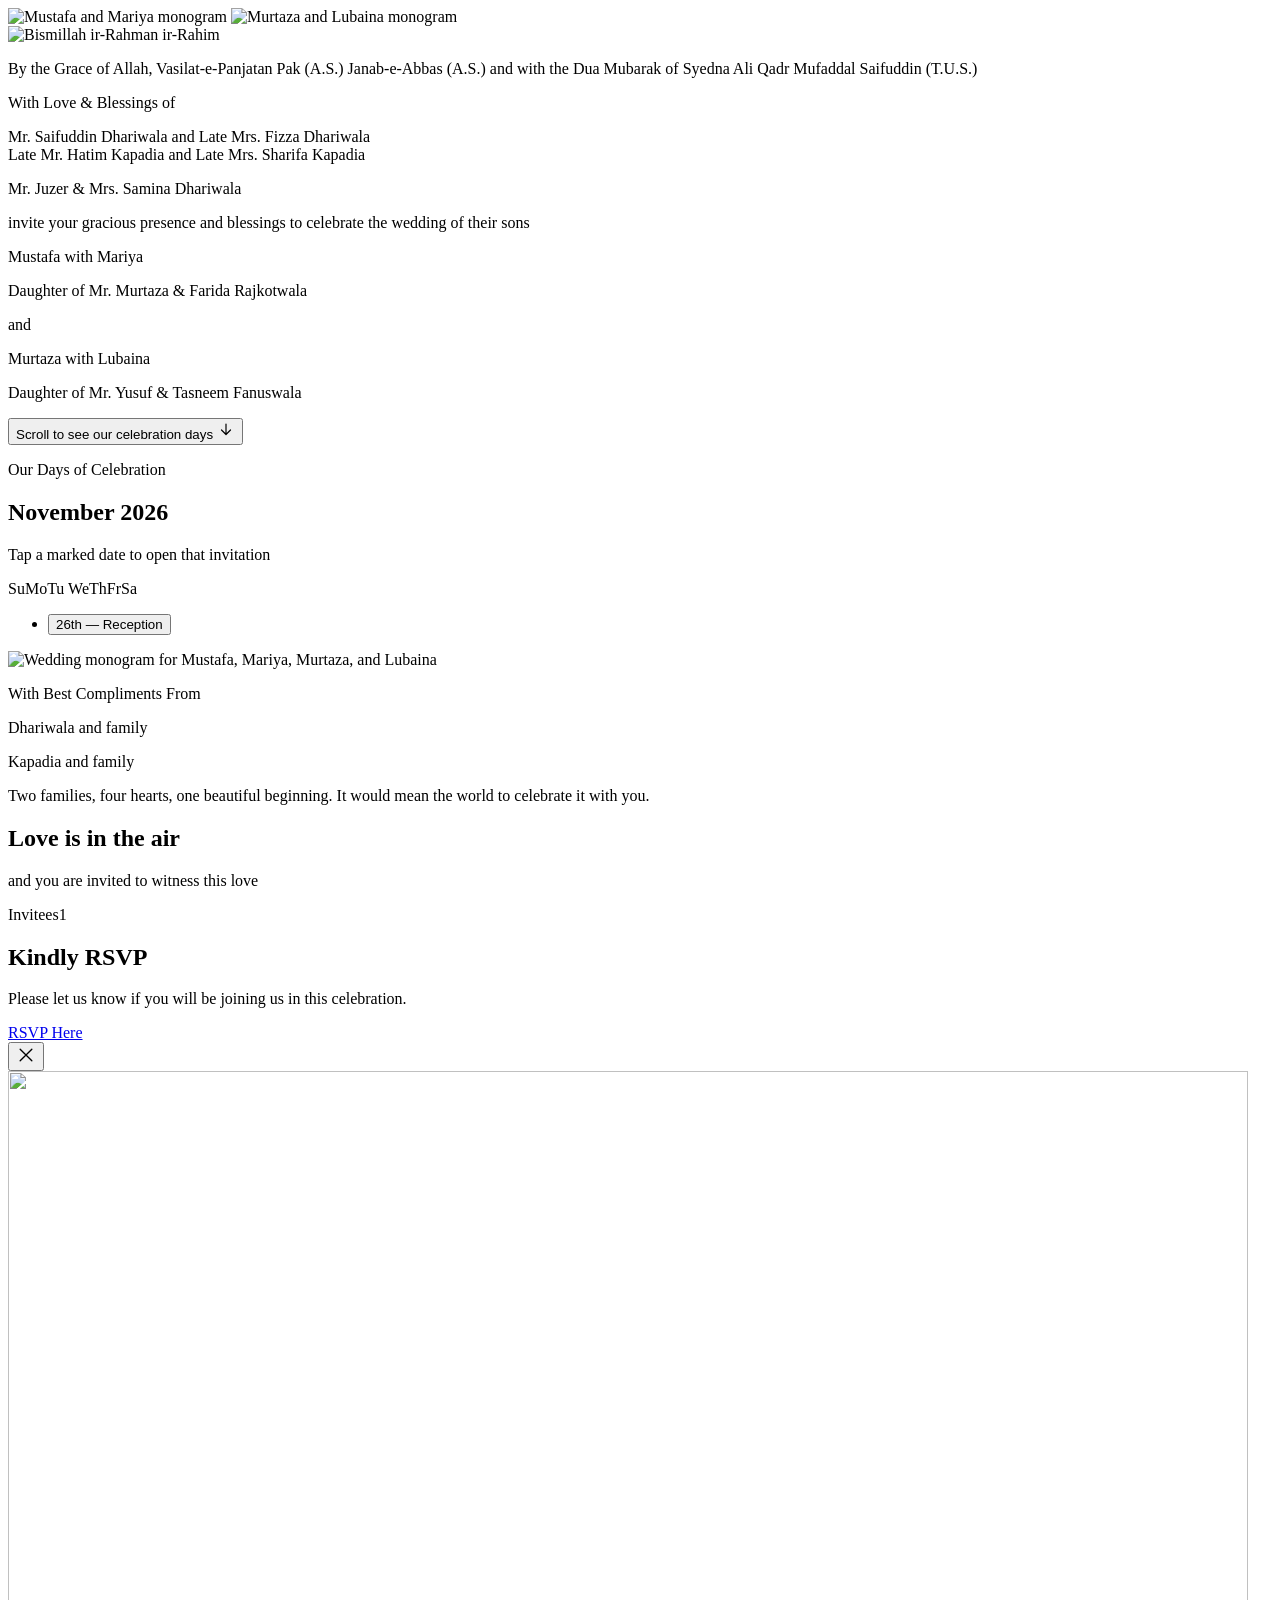
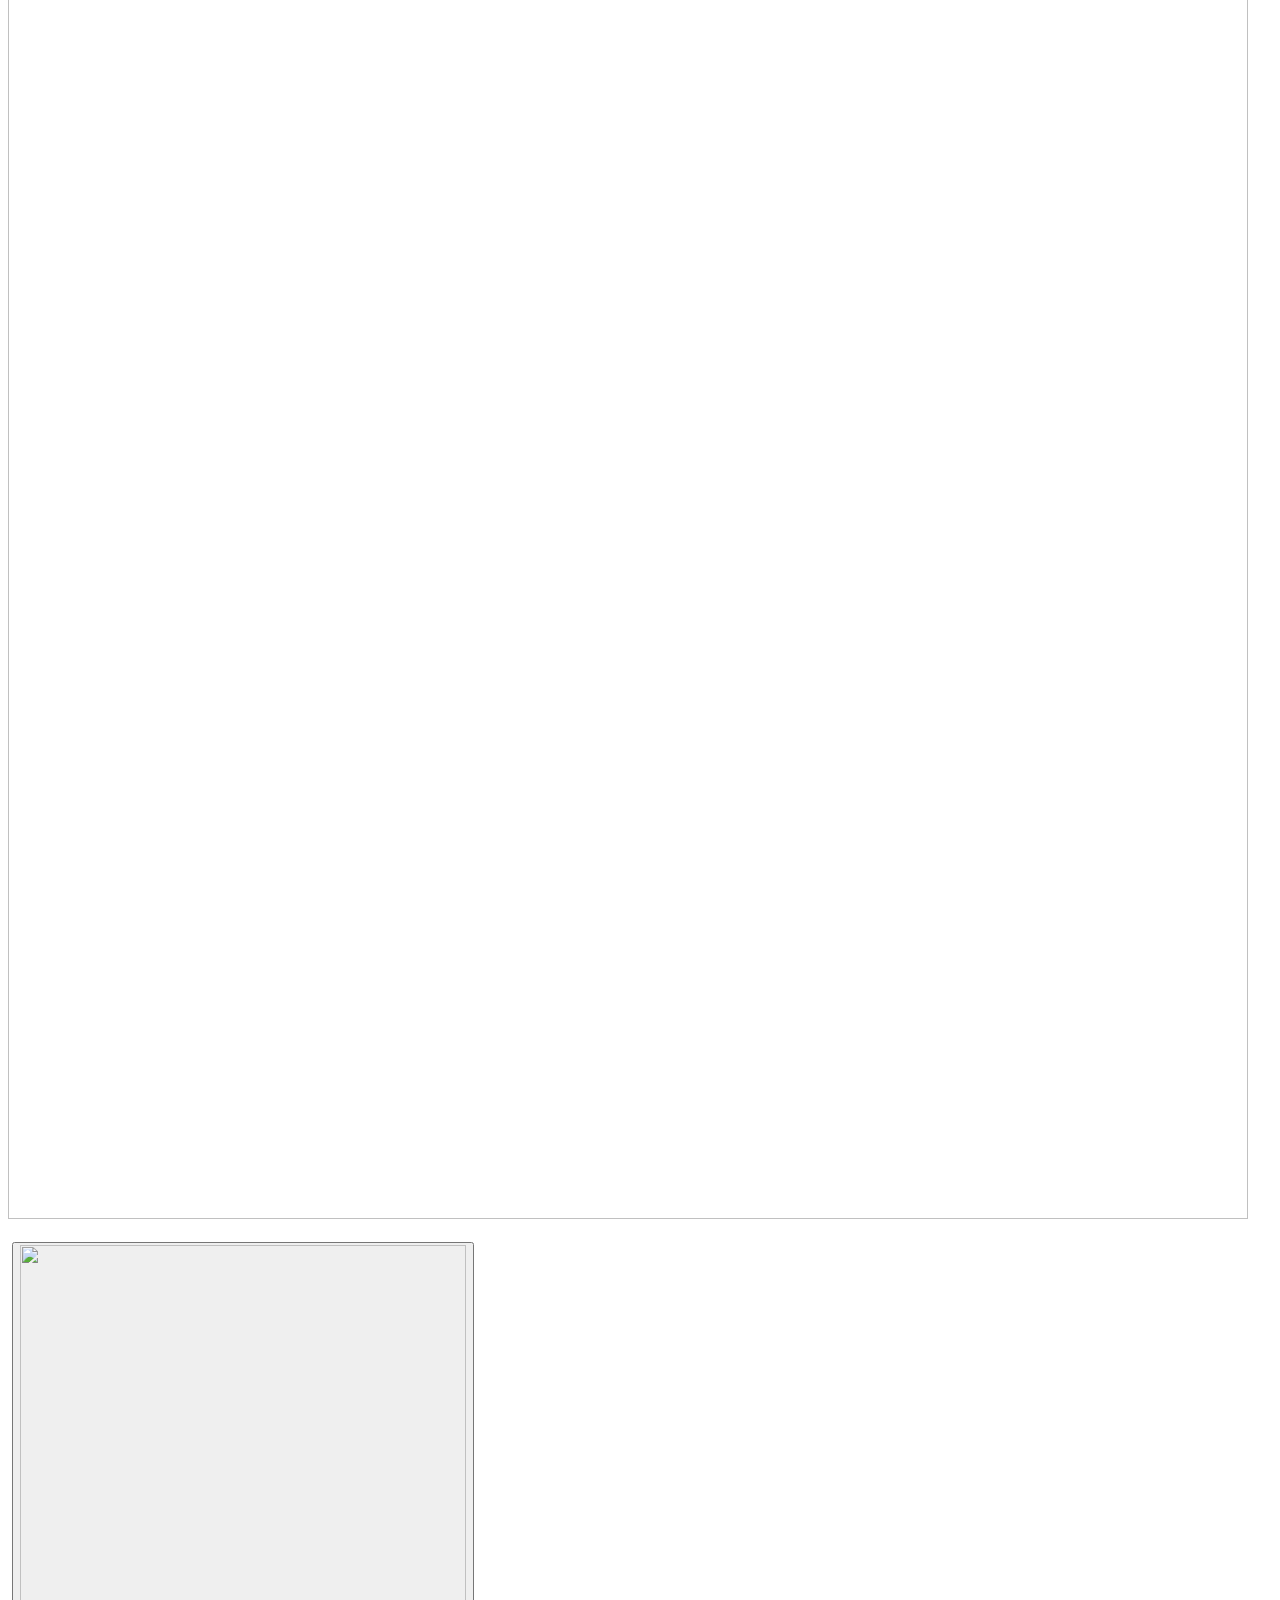
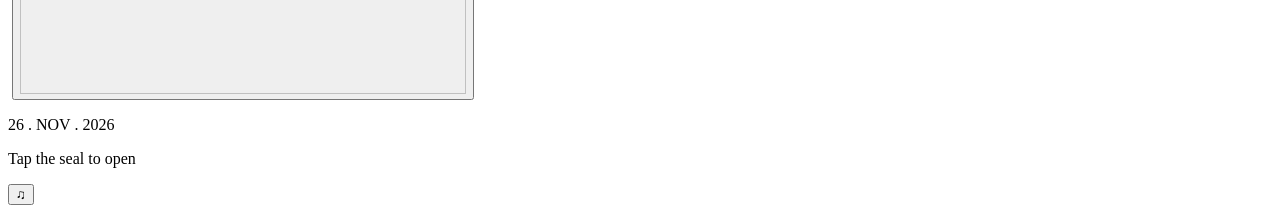
==== invite-1.html @ 031650e4 "Add files via upload" ====
<!DOCTYPE html>
<html lang="en">
<head>
  <meta charset="UTF-8">
  <meta name="viewport" content="width=device-width, initial-scale=1, viewport-fit=cover">
  <title>Mustafa &amp; Mariya · Murtaza &amp; Lubaina</title>

  <meta name="theme-color" content="#57736a">

  <!-- Link preview (WhatsApp, iMessage…). After hosting, change this to the full https:// address of images/envelope.png -->
  <meta property="og:title" content="You're invited to a wedding.">
  <meta property="og:description" content="Tap the seal to open your invitation.">
  <meta property="og:image" content="images/envelope.png">

  <link rel="preload" as="image" href="images/envelope.png">
  <link rel="preload" as="image" href="images/seal.png">
  <link rel="preconnect" href="https://fonts.googleapis.com">
  <link rel="preconnect" href="https://fonts.gstatic.com" crossorigin>
  <link href="https://fonts.googleapis.com/css2?family=Cormorant+Garamond:ital,wght@0,300;0,400;0,500;0,700;1,300;1,400&family=Amiri:ital@0;1&family=Great+Vibes&display=swap" rel="stylesheet">
  <link rel="stylesheet" href="style.css?v=invitees-1">
</head>
<body>

  <!-- ============ THE LETTER (full page, scrolls inside) ============ -->
  <main class="letter" id="letter" tabindex="-1">

    <!-- ---- Page 1: the invitation proper (your card design) ---- -->
    <article class="paper paper--image">
      <div class="page-monogram-pair">
        <img src="images/mandm.png" alt="Mustafa and Mariya monogram" width="277" height="315">
        <img src="images/mandl.png" alt="Murtaza and Lubaina monogram" width="232" height="366">
      </div>
      <img class="page-bismillah" src="images/bismillah.png" alt="Bismillah ir-Rahman ir-Rahim" width="400" height="160">
      <p class="opening-blessing">By the Grace of Allah, Vasilat-e-Panjatan Pak (A.S.) Janab-e-Abbas (A.S.) and with the Dua Mubarak of Syedna Ali Qadr Mufaddal Saifuddin (T.U.S.)</p>
      <div class="opening-family">
        <p class="family-blessing">With Love &amp; Blessings of</p>
        <p class="family-names"><span>Mr. Saifuddin Dhariwala</span> and <span>Late Mrs. Fizza Dhariwala</span><br><span>Late Mr. Hatim Kapadia</span> and <span>Late Mrs. Sharifa Kapadia</span></p>
      </div>
      <div class="hosts-invitation">
        <p class="family-hosts">Mr. Juzer &amp; Mrs. Samina <span>Dhariwala</span></p>
        <p class="family-invitation">invite your gracious presence and blessings to celebrate the wedding of their sons</p>
      </div>
      <div class="couple-announcements">
        <section class="couple-announcement" aria-label="Mustafa and Mariya">
          <p class="announcement-names">Mustafa <span>with</span> Mariya</p>
          <p class="announcement-family"><span class="daughter-of">Daughter of</span> Mr. Murtaza &amp; Farida Rajkotwala</p>
        </section>
        <p class="couple-and"><span>and</span></p>
        <section class="couple-announcement" aria-label="Murtaza and Lubaina">
          <p class="announcement-names">Murtaza <span>with</span> Lubaina</p>
          <p class="announcement-family"><span class="daughter-of">Daughter of</span> Mr. Yusuf &amp; Tasneem Fanuswala</p>
        </section>
      </div>
      <button class="celebration-link" id="celebrationLink" type="button">
        <span>Scroll to see our celebration days</span>
        <svg viewBox="0 0 24 24" width="18" height="18" aria-hidden="true"><path d="M12 4v14m0 0-6-6m6 6 6-6" fill="none" stroke="currentColor" stroke-width="1.6" stroke-linecap="round" stroke-linejoin="round"/></svg>
      </button>
    </article>

    <!-- ---- Page 2: the calendar ---- -->
    <section class="paper calendar-page" id="calendarSection" aria-label="Wedding calendar">

      <p class="intro">Our Days of Celebration</p>
      <h2 class="cal-title">November 2026</h2>
      <p class="cal-sub">Tap a marked date to open that invitation</p>

      <div class="calendar" role="grid" aria-label="November 2026">
        <div class="cal-weekdays" role="row">
          <span role="columnheader">Su</span><span role="columnheader">Mo</span><span role="columnheader">Tu</span>
          <span role="columnheader">We</span><span role="columnheader">Th</span><span role="columnheader">Fr</span><span role="columnheader">Sa</span>
        </div>
        <div class="cal-grid" role="rowgroup" id="calGrid">
          <!-- filled by script.js -->
        </div>
      </div>

      <ul class="legend">
        <li hidden><button class="legend-btn" data-event="majlis"><span class="dot"></span>20th — Majlis</button></li>
        <li hidden><button class="legend-btn" data-event="mehndi"><span class="dot"></span>23rd — Mehendi</button></li>
        <li><button class="legend-btn" data-event="reception"><span class="dot"></span>26th — Reception</button></li>
      </ul>
      <section class="closing-note" aria-label="Compliments and RSVP">
        <div class="closing-divider" aria-hidden="true"></div>
        <img class="closing-monogram" src="images/monogram.png" alt="Wedding monogram for Mustafa, Mariya, Murtaza, and Lubaina" width="450" height="331">
        <div class="closing-compliments">
          <p class="compliments-title">With Best Compliments From</p>
          <p>Dhariwala and family</p>
          <p>Kapadia and family</p>
        </div>
        <p class="closing-romance">Two families, four hearts, one beautiful beginning. It would mean the world to celebrate it with you.</p>
        <div class="love-note">
          <h2 class="love-title">Love is in the air</h2>
          <p class="love-line">and you are invited to witness this love</p>
          <p class="invitees"><span class="invitees-label">Invitees</span><span class="invitees-count">1</span></p>
        </div>
        <div class="closing-rsvp">
          <h2>Kindly RSVP</h2>
          <p>Please let us know if you will be joining us in this celebration.</p>
          <a class="rsvp-button" href="https://docs.google.com/forms/d/e/1FAIpQLSeReLZ8HrxY32_xM6urY8RpnNMOFHSHpE87EqS9NHKkzzv5Qg/viewform?usp=publish-editor" target="_blank" rel="noopener noreferrer">RSVP Here</a>
        </div>
      </section>
    </section>
  </main>

  <!-- ============ Per-event invite, opens over the top ============ -->
  <div class="modal" id="eventModal" aria-hidden="true">
    <div class="modal-backdrop" id="modalBackdrop"></div>
    <div class="modal-card" role="dialog" aria-modal="true" aria-labelledby="modalTitle">
      <button class="modal-close" id="modalClose" type="button" aria-label="Close">
        <svg viewBox="0 0 24 24" width="20" height="20" aria-hidden="true"><path d="M5 5l14 14M19 5 5 19" fill="none" stroke="currentColor" stroke-width="1.6" stroke-linecap="round"/></svg>
      </button>
      <div class="modal-invite-wrap">
        <img class="modal-card-image" id="modalImage" src="" alt="" width="1240" height="1748">
        <a class="modal-location-link" id="modalLocation" href="#" target="_blank" rel="noopener noreferrer" aria-label="Open event location in Google Maps"></a>
      </div>
      <h3 class="sr-only" id="modalTitle"></h3>
    </div>
  </div>

  <!-- ============ THE ENVELOPE (covers the page until opened) ============ -->
  <div class="envelope" id="envelope">
    <div class="stage">
      <div class="flap flap--bottom"></div>
      <div class="flap flap--left"></div>
      <div class="flap flap--right"></div>
      <div class="flap flap--top"></div>
      <img class="opening-butterfly" src="images/butterfly.svg" alt="" aria-hidden="true">

      <button class="seal" id="seal" type="button" aria-label="Open the invitation">
        <img src="images/seal.png" alt="" width="446" height="449">
      </button>
      <p class="envelope-date">26 . NOV . 2026</p>
      <p class="hint">Tap the seal to open</p>
    </div>
  </div>

  <audio id="bgMusic" src="audio/music.mp3" loop preload="auto" playsinline></audio>
  <button id="musicToggle" class="music-toggle" type="button" aria-label="Mute music">♫</button>

  <script src="script.js?v=lanterns-2"></script>
</body>
</html>
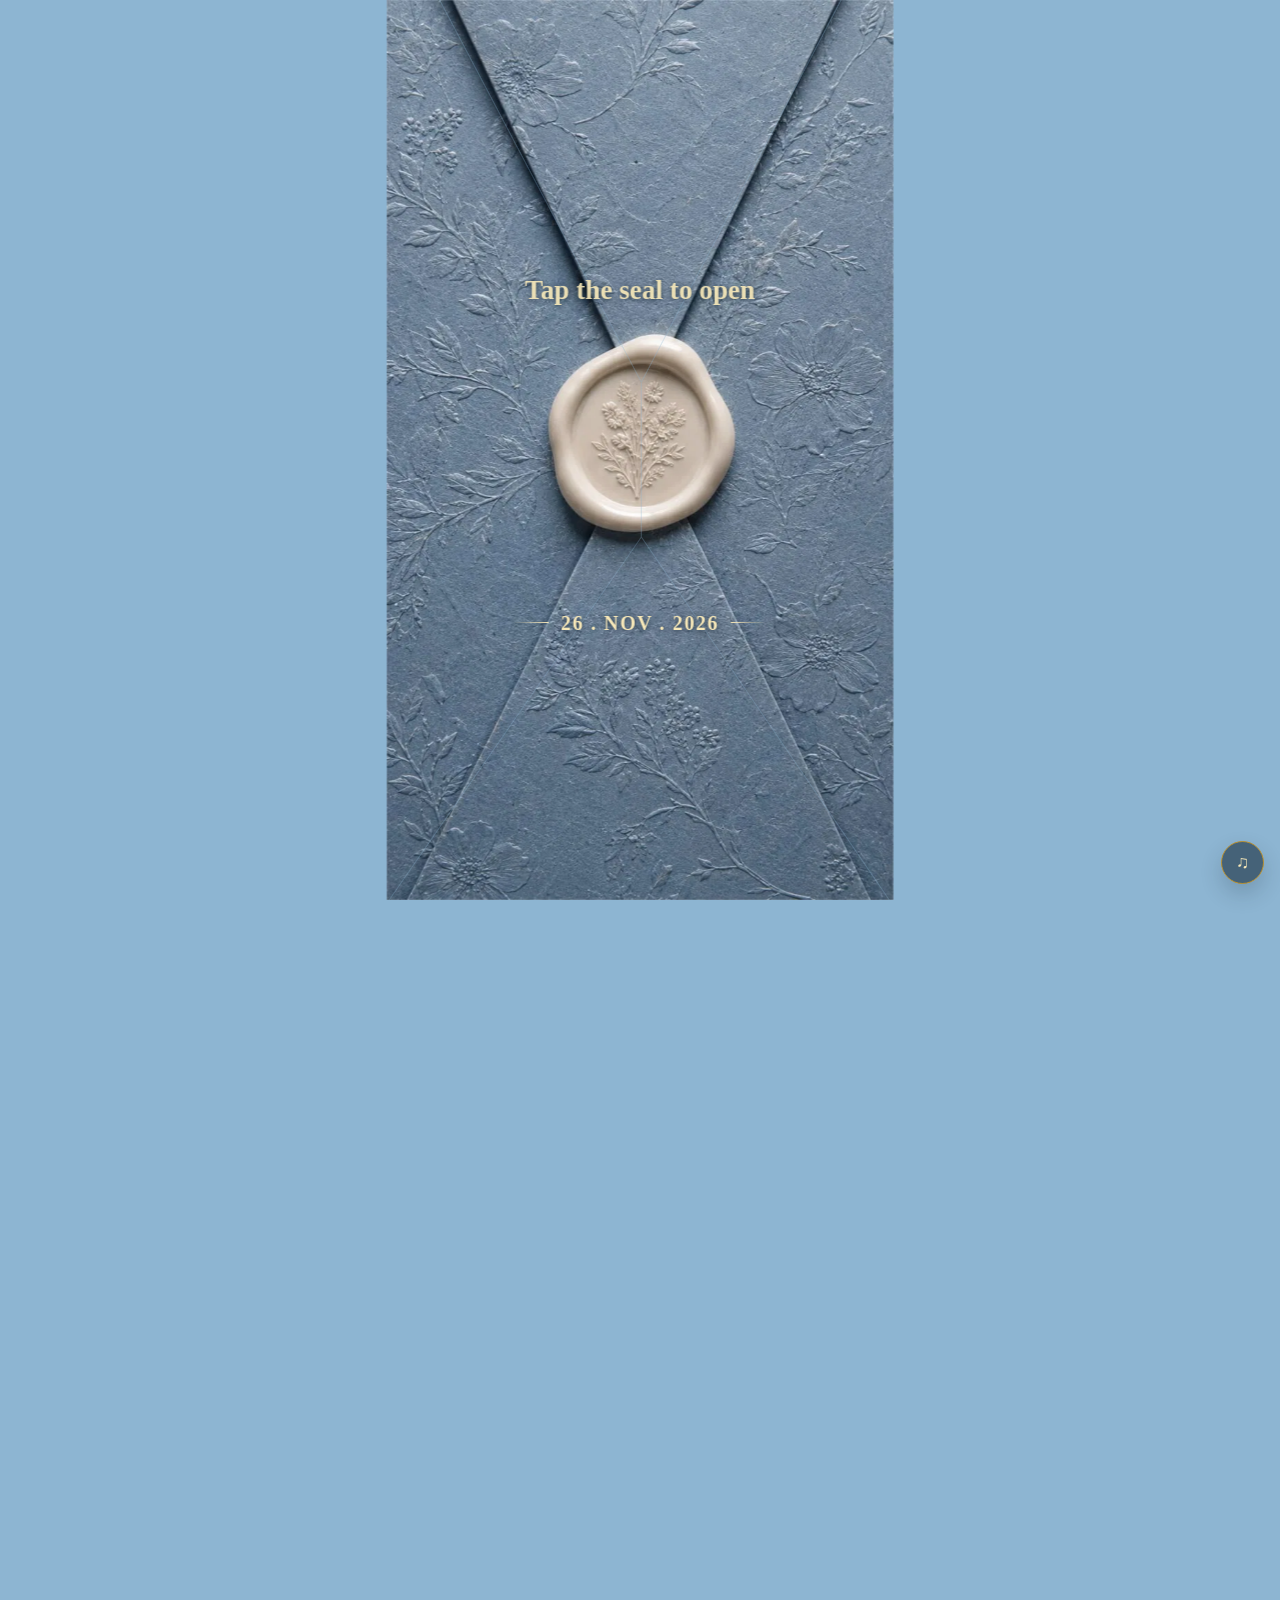
==== commit a3e40085: "Add files via upload" ====
--- a/invite-1.html
+++ b/invite-1.html
@@ -17,7 +17,7 @@
   <link rel="preconnect" href="https://fonts.googleapis.com">
   <link rel="preconnect" href="https://fonts.gstatic.com" crossorigin>
   <link href="https://fonts.googleapis.com/css2?family=Cormorant+Garamond:ital,wght@0,300;0,400;0,500;0,700;1,300;1,400&family=Amiri:ital@0;1&family=Great+Vibes&display=swap" rel="stylesheet">
-  <link rel="stylesheet" href="style.css?v=invitees-1">
+  <link rel="stylesheet" href="style.css?v=credit-4">
 </head>
 <body>
 
@@ -81,7 +81,10 @@
       </ul>
       <section class="closing-note" aria-label="Compliments and RSVP">
         <div class="closing-divider" aria-hidden="true"></div>
-        <img class="closing-monogram" src="images/monogram.png" alt="Wedding monogram for Mustafa, Mariya, Murtaza, and Lubaina" width="450" height="331">
+        <div class="page-monogram-pair closing-monogram-pair">
+          <img src="images/mandm.png" alt="Mustafa and Mariya monogram" width="277" height="315">
+          <img src="images/mandl.png" alt="Murtaza and Lubaina monogram" width="232" height="366">
+        </div>
         <div class="closing-compliments">
           <p class="compliments-title">With Best Compliments From</p>
           <p>Dhariwala and family</p>
@@ -99,6 +102,7 @@
           <a class="rsvp-button" href="https://docs.google.com/forms/d/e/1FAIpQLSeReLZ8HrxY32_xM6urY8RpnNMOFHSHpE87EqS9NHKkzzv5Qg/viewform?usp=publish-editor" target="_blank" rel="noopener noreferrer">RSVP Here</a>
         </div>
       </section>
+      <p class="site-credit">Designed &amp; created by Zainab ZN &middot; <a href="tel:+971503867110">+971 50 386 7110</a></p>
     </section>
   </main>
 
--- a/style.css
+++ b/style.css
@@ -0,0 +1,1209 @@
+:root {
+  --blue: #8db5d2;
+  --blue-deep: #1e3d57;
+  --ink: #172c3c;
+  --ink-soft: #293f50;
+  --accent-gold: #795722;
+  --paper: #f2ece0;
+  --paper-line: rgba(65, 107, 140, 0.28);
+  --seal: #e8f2f8;
+  --vh: 100vh;
+  --stage-w: calc(var(--vh) * 736 / 1307);
+}
+@supports (height: 100dvh) {
+  :root { --vh: 100dvh; }
+}
+
+*, *::before, *::after { box-sizing: border-box; }
+
+body {
+  margin: 0;
+  height: var(--vh);
+  overflow: hidden;
+  background: var(--blue);
+  color: var(--ink);
+  font-family: "Cormorant Garamond", Georgia, serif;
+  font-size: 1.2rem;
+  line-height: 1.5;
+  font-variant-numeric: lining-nums;
+  -webkit-font-smoothing: antialiased;
+  overscroll-behavior: none;
+}
+body.is-open {
+  height: auto;
+  min-height: var(--vh);
+  overflow-x: hidden;
+  overflow-y: auto;
+}
+
+/* Envelope opening */
+.envelope {
+  position: fixed;
+  inset: 0;
+  z-index: 10;
+  overflow: hidden;
+  cursor: pointer;
+  -webkit-tap-highlight-color: transparent;
+}
+.stage {
+  position: absolute;
+  top: 0;
+  left: 50%;
+  width: var(--stage-w);
+  height: var(--vh);
+  transform: translateX(-50%);
+  perspective: 1600px;
+  perspective-origin: 50% 46%;
+}
+.flap {
+  --d: 0s;
+  position: absolute;
+  inset: 0;
+  background: url("images/envelope.png") center / 100% 100% no-repeat;
+  backface-visibility: hidden;
+  -webkit-backface-visibility: hidden;
+  will-change: transform;
+  transition:
+    transform 1.2s cubic-bezier(0.6, 0.03, 0.28, 1) var(--d),
+    opacity 0.3s ease calc(var(--d) + 0.85s);
+}
+.flap::before {
+  content: "";
+  position: absolute;
+  inset: 0;
+  background: url("images/envelope.png") center / 100% 100% no-repeat;
+  transition: opacity 0.5s ease 0.3s;
+}
+body.is-opening .flap::before { opacity: 0; }
+.flap--top {
+  --d: 0.45s;
+  clip-path: polygon(10.46% 0, 89.67% 0, 50.27% 42.46%);
+  transform-origin: 50% 0;
+}
+.flap--left {
+  --d: 0.65s;
+  clip-path: polygon(0 0, 10.46% 0, 50.27% 42.46%, 50.27% 59.68%, 0.5% 100%, 0 100%);
+  transform-origin: 0 50%;
+}
+.flap--right {
+  --d: 0.65s;
+  clip-path: polygon(89.67% 0, 100% 0, 100% 100%, 99.18% 100%, 50.27% 59.68%, 50.27% 42.46%);
+  transform-origin: 100% 50%;
+}
+.flap--bottom {
+  --d: 0.85s;
+  clip-path: polygon(0.5% 100%, 99.18% 100%, 50.27% 59.68%);
+  transform-origin: 50% 100%;
+}
+.opening-butterfly {
+  position: absolute;
+  z-index: 3;
+  top: 49%;
+  left: -15%;
+  width: clamp(48px, 12vw, 76px);
+  height: auto;
+  opacity: 0;
+  pointer-events: none;
+}
+body.is-opening .opening-butterfly {
+  animation: butterfly-flight 1.65s cubic-bezier(0.35, 0.05, 0.55, 0.95) 0.08s both;
+}
+@keyframes butterfly-flight {
+  0% { left: -15%; top: 52%; opacity: 0; transform: translate(-50%, -50%) rotate(-18deg) scale(0.7); }
+  12% { opacity: 1; }
+  35% { top: 43%; transform: translate(-50%, -50%) rotate(12deg) scale(1); }
+  62% { top: 53%; transform: translate(-50%, -50%) rotate(-10deg) scale(0.95); }
+  82% { top: 45%; opacity: 1; transform: translate(-50%, -50%) rotate(8deg) scale(0.9); }
+  100% { left: 112%; top: 49%; opacity: 0; transform: translate(-50%, -50%) rotate(18deg) scale(0.75); }
+}
+.seal {
+  position: absolute;
+  left: 27%;
+  top: 39%;
+  width: 46%;
+  padding: 0;
+  border: 0;
+  background: none;
+  cursor: pointer;
+  filter: drop-shadow(0 0.5rem 0.75rem rgba(20, 27, 34, 0.35));
+  animation: breathe 3.6s ease-in-out infinite;
+  -webkit-tap-highlight-color: transparent;
+}
+.seal img { display: block; width: 100%; height: auto; visibility: hidden; }
+.seal:focus-visible {
+  outline: 2px solid var(--seal);
+  outline-offset: 8px;
+  border-radius: 50%;
+}
+@keyframes breathe { 50% { transform: scale(1.04); } }
+.envelope-date {
+  position: absolute;
+  z-index: 2;
+  top: 67.5%;
+  left: 0;
+  right: 0;
+  margin: 0;
+  color: #fff;
+  font-size: 1.25rem;
+  font-weight: 600;
+  text-align: center;
+  text-shadow: 0 1px 4px rgba(25, 43, 56, 0.8);
+  pointer-events: none;
+  transition: opacity 0.25s ease;
+}
+.hint {
+  position: absolute;
+  left: 0;
+  right: 0;
+  top: 30%;
+  margin: 0;
+  text-align: center;
+  font-size: 1.7rem;
+  font-weight: 700;
+  color: #fff;
+  text-shadow: 0 1px 5px rgba(25, 43, 56, 0.85);
+  pointer-events: none;
+  opacity: 0;
+  animation: hint-in 1.2s ease 1.2s forwards;
+}
+.music-toggle {
+  position: fixed;
+  right: 1rem;
+  bottom: 1rem;
+  z-index: 25;
+  min-width: 2.7rem;
+  height: 2.7rem;
+  padding: 0 0.8rem;
+  border: 1px solid rgba(255, 255, 255, 0.7);
+  border-radius: 999px;
+  background: rgba(23, 44, 60, 0.6);
+  color: #fff;
+  font-size: 1.1rem;
+  font-weight: 700;
+  cursor: pointer;
+  box-shadow: 0 10px 22px rgba(20, 37, 50, 0.2);
+}
+.music-toggle:focus-visible {
+  outline: 2px solid #fff;
+  outline-offset: 3px;
+}
+@keyframes hint-in { to { opacity: 0.92; } }
+body.is-opening .envelope { pointer-events: none; }
+body.is-opening .seal { animation: seal-break 0.8s ease-in forwards; }
+body.is-opening .envelope-date { opacity: 0; }
+body.is-opening .hint { animation: none; opacity: 0; transition: opacity 0.25s ease; }
+body.is-opening .flap { opacity: 0; }
+body.is-opening .flap--top { transform: rotateX(115deg); }
+body.is-opening .flap--bottom { transform: rotateX(-115deg); }
+body.is-opening .flap--left { transform: rotateY(-115deg); }
+body.is-opening .flap--right { transform: rotateY(115deg); }
+@keyframes seal-break {
+  0% { transform: scale(1); opacity: 1; }
+  25% { transform: scale(1.07); opacity: 1; }
+  100% { transform: scale(0.86) rotate(-4deg); opacity: 0; }
+}
+
+/* One continuous white page with a repeating blue floral frame */
+.letter {
+  position: relative;
+  z-index: 1;
+  min-height: var(--vh);
+  visibility: hidden;
+  outline: none;
+  scroll-behavior: smooth;
+  background: var(--paper);
+  border-style: solid;
+  border-width: clamp(58px, 8vh, 92px) clamp(44px, 7vw, 76px);
+  border-image-source: url("images/border.jpg");
+  border-image-slice: 12% 12% 10% 12%;
+  border-image-repeat: round;
+}
+body.is-opening .letter,
+body.is-open .letter { visibility: visible; }
+body.is-open .letter { overflow: visible; }
+.paper {
+  position: relative;
+  z-index: 1;
+  width: min(100%, max(var(--stage-w), 26rem));
+  margin: 0 auto;
+  padding: clamp(4.5rem, 11vh, 6.5rem) 2.25rem clamp(9rem, 17vh, 11rem);
+  background: transparent;
+  text-align: center;
+}
+.paper + .paper { border-top: 0; }
+.paper--image {
+  display: flex;
+  flex-direction: column;
+  align-items: center;
+  justify-content: flex-start;
+  min-height: var(--vh);
+  padding: clamp(1.5rem, 4vh, 2.5rem) 0 1rem;
+  background-color: var(--paper);
+}
+.page-bismillah {
+  display: block;
+  width: min(84%, 24rem);
+  height: auto;
+  margin: clamp(1.5rem, 4vh, 2.5rem) auto clamp(1.25rem, 3vh, 2rem);
+}
+.opening-blessing {
+  max-width: min(90%, 32rem);
+  margin: 0 auto;
+  color: var(--blue-deep);
+  font-size: 1.4rem;
+  font-weight: 700;
+  font-style: italic;
+  line-height: 1.5;
+  text-align: center;
+}
+.opening-family {
+  width: min(90%, 34rem);
+  margin: clamp(1.5rem, 4vh, 2.25rem) auto 0;
+  padding: 0.4rem 1rem;
+  color: var(--ink);
+  text-align: center;
+}
+.opening-family p { margin: 0; }
+.family-blessing {
+  color: var(--accent-gold);
+  font-size: 1.6rem;
+  font-weight: 700;
+  font-style: italic;
+}
+/* The elders' names, set in a gold box */
+.family-names {
+  width: fit-content;
+  max-width: 100%;
+  margin: 0.9rem auto 0 !important;
+  padding: 0.9rem 1.4rem;
+  border: 1.5px solid var(--gold);
+  outline: 1px solid var(--gold-light);
+  outline-offset: -6px;
+  background: rgba(255, 252, 244, 0.55);
+  color: var(--ink);
+  font-size: 1.35rem;
+  font-weight: 600;
+  line-height: 1.55;
+}
+.family-names span { white-space: nowrap; }
+
+/* Hosts, invitation line and the two couples */
+.hosts-invitation {
+  width: min(90%, 34rem);
+  margin: clamp(2rem, 5vh, 2.75rem) auto 0;
+}
+.family-hosts {
+  margin: 0 auto;
+  color: var(--blue-deep);
+  font-size: 1.3rem;
+  font-weight: 600;
+  line-height: 1.45;
+  letter-spacing: 0.17em;
+  text-transform: uppercase;
+}
+.family-hosts span { display: block; }
+.family-invitation {
+  max-width: 23rem;
+  margin: 0.9rem auto 0;
+  color: var(--ink-soft);
+  font-size: 1.25rem;
+  font-weight: 500;
+  font-style: italic;
+  line-height: 1.45;
+}
+.couple-announcements {
+  display: grid;
+  grid-template-columns: minmax(0, 1fr);
+  gap: 0;
+  width: min(94%, 36rem);
+  margin: clamp(1.4rem, 3.5vh, 2rem) auto 1.25rem;
+}
+.couple-announcement {
+  min-width: 0;
+  padding: 0;
+}
+.announcement-names {
+  margin: 0;
+  color: var(--blue-deep);
+  font-family: "Great Vibes", "Cormorant Garamond", cursive;
+  font-size: clamp(2.5rem, 6vw, 4rem);
+  line-height: 1.25;
+  white-space: nowrap;
+}
+.announcement-names span {
+  margin: 0 0.12em;
+  color: var(--gold-deep);
+  font-size: 0.6em;
+}
+.announcement-family {
+  margin: 0.15rem auto 0;
+  color: var(--ink-soft);
+  font-size: 1.2rem;
+  font-weight: 500;
+  font-style: italic;
+  line-height: 1.4;
+}
+.daughter-of {
+  display: block;
+  margin-bottom: 0.15rem;
+  color: var(--gold-deep);
+  font-size: 0.78em;
+  font-weight: 700;
+  font-style: normal;
+  letter-spacing: 0.24em;
+  text-transform: uppercase;
+}
+.couple-and {
+  display: flex;
+  align-items: center;
+  justify-content: center;
+  gap: 0.9rem;
+  margin: 1.1rem 0 0.7rem;
+  color: var(--gold-deep);
+  font-size: 1rem;
+  font-weight: 600;
+  letter-spacing: 0.32em;
+  text-transform: uppercase;
+}
+.couple-and span { margin-right: -0.32em; }
+.couple-and::before,
+.couple-and::after {
+  content: "";
+  width: 2.6rem;
+  height: 1.5px;
+  background: var(--gold);
+}
+.closing-note {
+  width: min(100%, 32rem);
+  margin: clamp(5rem, 12vh, 8rem) auto 0;
+  color: var(--ink);
+  text-align: center;
+}
+.closing-divider {
+  position: relative;
+  width: min(72%, 22rem);
+  height: 1px;
+  margin: 0 auto 2rem;
+  background: var(--paper-line);
+}
+.closing-divider::after {
+  content: "";
+  position: absolute;
+  top: 50%;
+  left: 50%;
+  width: 9px;
+  height: 9px;
+  border: 1px solid var(--blue-deep);
+  background: var(--paper);
+  transform: translate(-50%, -50%) rotate(45deg);
+}
+.closing-monogram {
+  display: block;
+  width: min(95%, 28rem);
+  height: auto;
+  margin: 0 auto 1.75rem;
+}
+.closing-compliments {
+  width: fit-content;
+  max-width: 100%;
+  margin: 0 auto;
+  padding-top: 0.9rem;
+  border-top: 1px solid var(--paper-line);
+}
+.closing-compliments p {
+  margin: 0.2rem 0;
+  color: var(--ink);
+  font-size: 1rem;
+  font-weight: 500;
+}
+.closing-compliments .compliments-title {
+  margin-bottom: 0.45rem;
+  color: var(--accent-gold);
+  font-size: 1.1rem;
+  font-weight: 700;
+  font-style: italic;
+}
+.closing-romance {
+  max-width: 29rem;
+  margin: 1.25rem auto 0;
+  color: var(--ink-soft);
+  font-size: 1.05rem;
+  font-weight: 500;
+  font-style: italic;
+  line-height: 1.5;
+}
+.closing-rsvp {
+  margin: 5rem auto 0;
+}
+.closing-rsvp h2 {
+  margin: 0;
+  color: var(--blue-deep);
+  font-size: clamp(2rem, 6vw, 2.6rem);
+  font-weight: 700;
+  font-style: italic;
+}
+.closing-rsvp p {
+  max-width: 28rem;
+  margin: 0.35rem auto 0;
+  color: var(--ink);
+  font-size: 1.1rem;
+  font-weight: 500;
+  line-height: 1.45;
+}
+.celebration-link {
+  display: inline-flex;
+  align-items: center;
+  justify-content: center;
+  gap: 0.45rem;
+  margin: 0.75rem auto 1rem;
+  padding: 0.45rem 0.75rem;
+  border: 1px solid var(--blue-deep);
+  border-radius: 4px;
+  background: rgba(242, 236, 224, 0.9);
+  color: var(--blue-deep);
+  font-family: inherit;
+  font-size: 1rem;
+  cursor: pointer;
+}
+.celebration-link:hover { background: rgba(141, 181, 210, 0.18); }
+.celebration-link:focus-visible { outline: 2px solid var(--blue-deep); outline-offset: 3px; }
+.celebration-link svg { flex: 0 0 auto; }
+.page-monogram-pair {
+  display: grid;
+  grid-template-columns: minmax(0, 1.15fr) minmax(0, 1fr);
+  align-items: end;
+  gap: 0.5rem;
+  width: min(94%, 30rem);
+  margin: 0 auto;
+}
+.page-monogram-pair img {
+  display: block;
+  width: 100%;
+  height: auto;
+  mix-blend-mode: darken;
+}
+body.is-opening .paper:first-child {
+  animation: rise 0.9s cubic-bezier(0.2, 0.7, 0.2, 1) 1.15s both;
+}
+@keyframes rise {
+  from { opacity: 0; transform: translateY(3vh) scale(0.985); }
+  to { opacity: 1; transform: none; }
+}
+
+/* Invitation text styles retained for future content */
+.crest {
+  display: block;
+  width: 80px;
+  height: auto;
+  margin: 0 auto 1.5rem;
+  filter: drop-shadow(0 3px 5px rgba(52, 66, 79, 0.25));
+}
+.bismillah {
+  margin: 0 0 0.85rem;
+  font-family: "Amiri", "Cormorant Garamond", serif;
+  font-style: italic;
+  font-size: 1.7rem;
+  color: var(--blue-deep);
+}
+.invocation {
+  max-width: 26rem;
+  margin: 0 auto;
+  font-size: 1.05rem;
+  line-height: 1.65;
+  color: var(--ink);
+}
+.rule {
+  width: 3rem;
+  height: 1px;
+  margin: 1.75rem auto;
+  background: var(--blue);
+  opacity: 0.6;
+}
+.rule--small { width: 2rem; margin: 1.5rem auto; }
+.intro {
+  margin: 0;
+  font-style: italic;
+  font-weight: 600;
+  font-size: 1.2rem;
+  color: var(--blue-deep);
+}
+.elders { margin: 0.6rem 0 0; font-size: 1.1rem; line-height: 1.7; }
+.invite { margin: 1.75rem 0 0; font-size: 1.15rem; line-height: 1.6; }
+.couple { margin-top: 0.5rem; }
+.couple .groom,
+.couple .bride {
+  margin: 0;
+  font-weight: 300;
+  font-style: italic;
+  font-size: clamp(2.6rem, 11vw, 3.2rem);
+  line-height: 1.15;
+  color: var(--ink);
+}
+.couple .with {
+  margin: 0.15rem 0;
+  font-size: 1.05rem;
+  font-style: italic;
+  color: var(--blue-deep);
+}
+.couple .daughter-of { margin: 0.5rem 0 0; font-size: 1.05rem; }
+.and { margin: 1.1rem 0; font-size: 1.6rem; color: var(--blue); }
+.dates-cta {
+  display: inline-flex;
+  align-items: center;
+  gap: 0.5rem;
+  margin-top: 3rem;
+  padding: 0.75rem 1.75rem;
+  border: 1px solid var(--blue);
+  border-radius: 999px;
+  background: transparent;
+  color: var(--blue-deep);
+  font-family: inherit;
+  font-style: italic;
+  font-size: 1.1rem;
+  cursor: pointer;
+}
+.dates-cta:hover { background: rgba(65, 107, 140, 0.08); }
+.dates-cta svg { animation: nudge 2s ease-in-out infinite; }
+@keyframes nudge { 50% { transform: translateY(4px); } }
+
+/* Calendar */
+.calendar-page {
+  position: relative;
+  padding-top: clamp(4.5rem, 10vh, 6rem);
+}
+.calendar-page > * { position: relative; z-index: 1; }
+.cal-title {
+  position: relative;
+  width: fit-content;
+  max-width: 100%;
+  margin: 0.4rem 0 0.15rem;
+  margin-right: auto;
+  margin-left: auto;
+  font-weight: 600;
+  font-style: italic;
+  font-size: clamp(2.4rem, 9vw, 2.9rem);
+  white-space: nowrap;
+  color: var(--ink);
+}
+.cal-title::before,
+.cal-title::after {
+  content: "";
+  position: absolute;
+  top: 50%;
+  width: 36px;
+  height: 36px;
+  background-image: url("images/blank-frame.jpg");
+  background-size: 269px 381px;
+  background-position: 0 -52px;
+  background-repeat: no-repeat;
+  transform: translateY(-50%);
+  pointer-events: none;
+}
+.cal-title::before { left: -2.25rem; }
+.cal-title::after { right: -2.25rem; transform: translateY(-50%) scaleX(-1); }
+.cal-sub { margin: 0 0 2rem; font-size: 1rem; font-weight: 600; color: var(--ink-soft); }
+.calendar {
+  max-width: 22rem;
+  margin: 0 auto;
+  padding: 0.9rem 0.75rem 1rem;
+}
+.cal-weekdays,
+.cal-grid { display: grid; grid-template-columns: repeat(7, 1fr); }
+.cal-weekdays {
+  margin-bottom: 0.65rem;
+  padding-bottom: 0.45rem;
+  border-bottom: 1px solid var(--paper-line);
+  font-size: 0.95rem;
+  font-weight: 700;
+  color: var(--blue-deep);
+}
+.cal-grid { row-gap: 0.35rem; }
+.cal-day {
+  position: relative;
+  display: flex;
+  align-items: center;
+  justify-content: center;
+  height: 2.6rem;
+  font-size: 1.15rem;
+  font-weight: 700;
+  border: none;
+  background: none;
+  font-family: inherit;
+  color: #0b1823;
+}
+.cal-day.is-blank { visibility: hidden; }
+.cal-day.is-marked {
+  cursor: pointer;
+  border-radius: 50%;
+  color: var(--paper);
+  background: var(--blue-deep);
+  font-weight: 500;
+  box-shadow: 0 2px 6px rgba(52, 79, 99, 0.25);
+}
+.cal-day.is-marked::after {
+  content: "";
+  position: absolute;
+  inset: -4px;
+  border: 1px solid var(--blue);
+  border-radius: 50%;
+  opacity: 0.7;
+}
+.cal-day.is-marked:hover,
+.cal-day.is-marked:focus-visible { background: var(--ink); }
+.cal-day:focus-visible { outline: 2px solid var(--blue); outline-offset: 3px; }
+.legend {
+  list-style: none;
+  margin: 2rem 0 0;
+  padding: 0;
+  display: flex;
+  flex-direction: column;
+  gap: 0.6rem;
+  align-items: center;
+}
+.legend-btn {
+  display: inline-flex;
+  align-items: center;
+  gap: 0.6rem;
+  border: none;
+  background: none;
+  font-family: inherit;
+  font-size: 1.05rem;
+  font-style: italic;
+  color: var(--ink);
+  font-weight: 600;
+  cursor: pointer;
+  padding: 0.2rem 0;
+}
+.legend-btn .dot {
+  width: 0.7rem;
+  height: 0.7rem;
+  border-radius: 50%;
+  background: var(--blue-deep);
+}
+.legend-btn:hover,
+.legend-btn:focus-visible { color: var(--blue-deep); }
+
+/* Event invitation modal */
+.modal {
+  position: fixed;
+  inset: 0;
+  z-index: 20;
+  display: flex;
+  align-items: center;
+  justify-content: center;
+  padding: 5vh 1.25rem;
+  visibility: hidden;
+  opacity: 0;
+  transition: opacity 0.3s ease, visibility 0s linear 0.3s;
+}
+.modal.is-open {
+  visibility: visible;
+  opacity: 1;
+  transition: opacity 0.3s ease;
+}
+.modal-backdrop {
+  position: absolute;
+  inset: 0;
+  background: rgba(30, 48, 62, 0.58);
+  backdrop-filter: blur(2px);
+}
+.modal-card {
+  position: relative;
+  width: min(100%, 24rem);
+  max-height: 86vh;
+  overflow-y: auto;
+  padding: 0;
+  background: var(--paper);
+  text-align: center;
+  border-radius: 6px;
+  box-shadow: 0 20px 45px rgba(20, 37, 50, 0.35);
+  transform: translateY(16px) scale(0.97);
+  opacity: 0;
+  transition: transform 0.35s cubic-bezier(0.2, 0.7, 0.2, 1), opacity 0.3s ease;
+}
+.modal.is-open .modal-card { transform: none; opacity: 1; }
+.modal-invite-wrap {
+  position: relative;
+  width: 100%;
+}
+.modal-card-image { display: block; width: 100%; height: auto; border-radius: 6px; }
+.modal-location-link {
+  position: absolute;
+  top: var(--location-top, 80%);
+  left: 50%;
+  width: 16%;
+  min-width: 44px;
+  max-width: 64px;
+  height: 24px;
+  border-radius: 4px;
+  color: transparent;
+  text-decoration: none;
+  transform: translate(-50%, -50%);
+}
+.modal-location-link:hover { background: rgba(141, 181, 210, 0.16); }
+.modal-location-link:focus-visible {
+  outline: 2px solid var(--blue-deep);
+  outline-offset: 2px;
+  background: rgba(255, 255, 255, 0.18);
+}
+.sr-only {
+  position: absolute;
+  width: 1px;
+  height: 1px;
+  padding: 0;
+  margin: -1px;
+  overflow: hidden;
+  clip: rect(0, 0, 0, 0);
+  white-space: nowrap;
+  border: 0;
+}
+.modal-close {
+  position: absolute;
+  top: 0.6rem;
+  right: 0.6rem;
+  width: 2.1rem;
+  height: 2.1rem;
+  display: grid;
+  place-items: center;
+  border: none;
+  background: rgba(245, 250, 253, 0.9);
+  color: var(--blue-deep);
+  cursor: pointer;
+  border-radius: 50%;
+  box-shadow: 0 2px 8px rgba(20, 37, 50, 0.25);
+  z-index: 1;
+}
+.modal-close:hover,
+.modal-close:focus-visible { background: #fff; }
+.modal-crest { display: block; width: 64px; height: auto; margin: 0 auto 1.1rem; }
+.modal-eyebrow { margin: 0; font-style: italic; font-size: 1.15rem; color: var(--blue-deep); }
+.modal-title {
+  margin: 0.5rem 0 0.9rem;
+  font-weight: 300;
+  font-style: italic;
+  font-size: clamp(2.4rem, 12vw, 2.9rem);
+  color: var(--ink);
+}
+.modal-day { margin: 0; font-size: 1.15rem; }
+.modal-date { margin: 0.1rem 0 0; font-size: 1.5rem; font-weight: 500; }
+.modal-time { margin: 0.4rem 0 0; font-style: italic; }
+.modal-rule { width: 2.25rem; height: 1px; margin: 1.4rem auto; background: var(--blue); opacity: 0.6; }
+.modal-note { margin: 0; font-size: 1.05rem; line-height: 1.6; }
+.modal-note + .modal-note { margin-top: 0.9rem; }
+.modal-fine { margin: 1.4rem 0 0; font-size: 0.95rem; font-style: italic; color: var(--blue-deep); line-height: 1.6; }
+.modal-compliments { margin: 1.2rem 0 0; font-size: 0.95rem; line-height: 1.6; }
+
+@media (prefers-reduced-motion: reduce) {
+  .seal, .hint, .dates-cta svg { animation: none !important; }
+  .opening-butterfly { display: none; }
+  .hint { opacity: 0.92; }
+  .flap { transition: opacity 0.4s ease !important; transform: none !important; }
+  body.is-opening .flap { opacity: 0; }
+  body.is-opening .seal { opacity: 0; transition: opacity 0.3s ease; }
+  body.is-opening .paper:first-child { animation: none; }
+  .letter { scroll-behavior: auto; }
+  .modal-card { transition: opacity 0.2s ease; }
+}
+
+@media (max-width: 560px) {
+  .cal-title { font-size: 2rem; }
+  .cal-title { font-size: 1.6rem; }
+  .letter { border-width: 46px 26px; }
+  .paper--image {
+    min-height: var(--vh);
+    padding: 1.5rem 0 1rem;
+  }
+  .page-monogram-pair { width: min(96%, 24rem); gap: 0.25rem; }
+  .closing-monogram { width: min(95%, 23rem); }
+  .page-bismillah {
+    width: min(78%, 19rem);
+    margin-top: 1.5rem;
+    margin-bottom: 1.5rem;
+  }
+  .opening-blessing {
+    max-width: 90%;
+    color: var(--blue-deep);
+    font-size: 1.2rem;
+    font-weight: 700;
+    line-height: 1.45;
+  }
+  .opening-family {
+    width: 88%;
+    margin-top: 1.5rem;
+    padding: 0.8rem 0;
+  }
+  .family-blessing { font-size: 1.45rem; }
+  .family-names { padding: 0.8rem 0.9rem; font-size: 1.15rem; line-height: 1.5; }
+  .family-hosts { font-size: 1.08rem; letter-spacing: 0.15em; }
+  .family-invitation { font-size: 1.12rem; }
+  .couple-announcements { width: 100%; margin: 1.4rem auto 1rem; }
+  .announcement-names { font-size: clamp(1.9rem, 9.4vw, 2.7rem); }
+  .announcement-family { font-size: 1.08rem; }
+  .closing-note { margin-top: 5rem; }
+  .closing-divider { margin-bottom: 1.5rem; }
+  .closing-romance { margin-top: 1rem; }
+  .closing-rsvp { margin-top: 4rem; }
+  .closing-rsvp h2 { font-size: 2.2rem; }
+  .closing-rsvp p { font-size: 1.05rem; }
+  .celebration-link { margin: 1.1rem auto 0.75rem; }
+  .calendar { padding: 0.7rem 0.45rem 0.8rem; }
+}
+
+/* ==========================================================
+   GOLD ACCENTS
+   Everything golden lives in this one block, so it is easy to
+   tune or remove. Change the four colours below to shift the
+   tone of every gold detail on the site at once.
+   ========================================================== */
+:root {
+  --gold: #8a6518;          /* main line colour */
+  --gold-light: #b98f2e;    /* secondary / inner lines */
+  --gold-pale: #f6e7b8;     /* gold text on the blue envelope */
+  --gold-deep: #6a4a14;     /* gold text on the cream paper */
+  --gold-line: linear-gradient(90deg, rgba(138, 101, 24, 0), #8a6518 18%, #a67c22 50%, #8a6518 82%, rgba(138, 101, 24, 0));
+  --gold-diamond: url("data:image/svg+xml,%3Csvg xmlns='http://www.w3.org/2000/svg' viewBox='0 0 12 12'%3E%3Cpath d='M6 .8 11.2 6 6 11.2.8 6Z' fill='%23b98f2e' stroke='%236a4a14' stroke-width='1'/%3E%3C/svg%3E");
+  /* line - diamond - line */
+  --gold-divider:
+    var(--gold-diamond) center / 11px 11px no-repeat,
+    linear-gradient(90deg, rgba(138, 101, 24, 0), #8a6518 22%, #8a6518 44%, rgba(138, 101, 24, 0) 44%, rgba(138, 101, 24, 0) 56%, #8a6518 56%, #8a6518 78%, rgba(138, 101, 24, 0)) center / 100% 1.5px no-repeat;
+}
+
+/* --- Gold keyline running just inside the floral border --- */
+.letter::before {
+  content: "";
+  position: absolute;
+  inset: 5px;
+  z-index: 2;
+  border: 1px solid var(--gold);
+  box-shadow: inset 0 0 0 3px var(--paper), inset 0 0 0 4px var(--gold-light);
+  pointer-events: none;
+}
+
+/* --- Envelope --- */
+.envelope-date {
+  display: flex;
+  align-items: center;
+  justify-content: center;
+  gap: 0.75rem;
+  color: var(--gold-pale);
+  letter-spacing: 0.08em;
+}
+.envelope-date::before,
+.envelope-date::after {
+  content: "";
+  width: 2.2rem;
+  height: 1px;
+  background: linear-gradient(90deg, rgba(246, 231, 184, 0), var(--gold-pale));
+}
+.envelope-date::after { transform: scaleX(-1); }
+.hint { color: var(--gold-pale); }
+.seal:focus-visible { outline-color: var(--gold-light); }
+.music-toggle { border-color: var(--gold-light); color: var(--gold-pale); }
+
+/* --- Page 1: the invitation --- */
+.hosts-invitation::before,
+.couple-announcements::before,
+.closing-rsvp h2::after {
+  content: "";
+  display: block;
+  width: min(70%, 15rem);
+  height: 11px;
+  margin: 0 auto 1.4rem;
+  background: var(--gold-divider);
+}
+.couple-announcements::before { margin-bottom: 1rem; }
+.celebration-link {
+  border-color: var(--gold);
+  box-shadow: 0 0 0 3px var(--paper), 0 0 0 4px var(--gold-light);
+}
+.celebration-link svg { color: var(--gold); }
+.celebration-link:hover { background: rgba(233, 208, 138, 0.22); }
+
+/* --- Page 2: the calendar, in a gold frame --- */
+.intro { color: var(--gold-deep); }
+.calendar {
+  max-width: 24rem;
+  padding: 0.5rem 0.35rem 0.4rem;
+  border: 30px solid var(--gold);            /* fallback if the frame image fails */
+  border-image: url("images/gold-frame.svg") 50 / 30px stretch;
+}
+.cal-weekdays {
+  padding-bottom: 0.6rem;
+  border-bottom: 0;
+  background: var(--gold-divider);
+  background-position: center bottom, center bottom 5px;
+  color: var(--gold-deep);
+  letter-spacing: 0.04em;
+}
+.cal-day.is-marked {
+  justify-self: center;
+  align-self: center;
+  width: min(100%, 2.45rem);
+  height: auto;
+  aspect-ratio: 1;
+  padding: 0;
+  box-shadow: 0 0 0 1.5px var(--gold-light), 0 2px 8px rgba(52, 79, 99, 0.3);
+  color: var(--gold-pale);
+}
+.cal-day.is-marked::after {
+  inset: -5px;
+  border: 1.5px solid var(--gold);
+  opacity: 1;
+  animation: gold-glow 2.8s ease-in-out infinite;
+}
+@keyframes gold-glow {
+  0%, 100% { box-shadow: 0 0 0 0 rgba(233, 208, 138, 0.55); }
+  50% { box-shadow: 0 0 0 7px rgba(233, 208, 138, 0); }
+}
+.cal-day:focus-visible { outline-color: var(--gold); }
+.legend-btn .dot { box-shadow: 0 0 0 2px var(--paper), 0 0 0 3.5px var(--gold); }
+.legend-btn:hover,
+.legend-btn:focus-visible { color: var(--gold-deep); }
+
+/* --- Closing note --- */
+.closing-divider {
+  height: 11px;
+  background: var(--gold-divider);
+}
+.closing-divider::after { display: none; }
+.closing-compliments {
+  border-top: 0;
+  background: var(--gold-line) top / 100% 1.5px no-repeat;
+}
+.closing-rsvp h2::after { margin: 0.5rem auto 0.9rem; }
+.rsvp-button {
+  display: inline-block;
+  margin: 1.6rem auto 0;
+  padding: 0.75rem 2.2rem 0.7rem;
+  border: 1.5px solid var(--gold);
+  border-radius: 3px;
+  background: var(--blue-deep);
+  box-shadow: 0 0 0 3px var(--paper), 0 0 0 4.5px var(--gold), 0 8px 18px rgba(20, 37, 50, 0.18);
+  color: var(--gold-pale);
+  font-size: 1.05rem;
+  font-weight: 700;
+  letter-spacing: 0.22em;
+  text-indent: 0.22em;
+  text-decoration: none;
+  text-transform: uppercase;
+  transition: background 0.2s ease, transform 0.2s ease;
+}
+.rsvp-button:hover { background: var(--ink); transform: translateY(-1px); }
+.rsvp-button:focus-visible { outline: 2px solid var(--gold); outline-offset: 7px; }
+
+/* --- Event invitation pop-up --- */
+.modal-card {
+  overflow: visible;
+  box-shadow:
+    0 0 0 1px var(--gold),
+    0 0 0 5px var(--paper),
+    0 0 0 6.5px var(--gold),
+    0 20px 45px rgba(20, 37, 50, 0.4);
+}
+.modal-invite-wrap {
+  max-height: 86vh;
+  overflow-y: auto;
+  border-radius: 6px;
+}
+.modal-close {
+  border: 1px solid var(--gold);
+  color: var(--gold-deep);
+}
+.modal-location-link:hover { background: rgba(233, 208, 138, 0.22); }
+.modal-location-link:focus-visible { outline-color: var(--gold); }
+
+@media (prefers-reduced-motion: reduce) {
+  .cal-day.is-marked::after { animation: none; }
+}
+
+@media (max-width: 560px) {
+  .letter::before { inset: 4px; }
+  .calendar-page { padding-right: 1.15rem; padding-left: 1.15rem; }
+  .calendar {
+    padding: 0.35rem 0.1rem 0.25rem;
+    border-width: 26px;
+    border-image-width: 26px;
+  }
+  .envelope-date::before,
+  .envelope-date::after { width: 1.5rem; }
+}
+
+/* ==========================================================
+   HANGING LANTERNS
+   script.js places one of these on top of every lantern in the
+   floral border. Each has depth (stacked layers), swings from
+   its chain, turns gently and flickers.
+   Tweak here:  --lantern-scale  size compared with the painting
+                --lantern-swing  how far they swing
+                --lantern-turn   how far they turn (the 3D part)
+   ========================================================== */
+.letter {
+  --lantern-scale: 1.18;
+  --lantern-swing: 8deg;
+  --lantern-turn: 36deg;
+}
+/* once the lanterns are ready, use the border with the painted ones removed */
+.letter.has-lanterns { border-image-source: url("images/border-no-lanterns.jpg"); }
+.lanterns {
+  position: absolute;
+  inset: 0;
+  z-index: 3;
+  pointer-events: none;
+}
+.lantern {
+  position: absolute;
+  transform-origin: var(--px) var(--py);
+  transform: scale(var(--lantern-scale));
+  perspective: 420px;
+  perspective-origin: 50% 40%;
+}
+.lantern-swing,
+.lantern-turn {
+  position: absolute;
+  inset: 0;
+  transform-origin: var(--px) var(--py);
+  transform-style: preserve-3d;
+  animation-play-state: paused;
+  will-change: transform;
+}
+.lantern-swing { animation: lantern-swing var(--swing-time, 4.6s) ease-in-out var(--delay, 0s) infinite alternate; }
+.lantern-turn { animation: lantern-turn var(--turn-time, 7.4s) ease-in-out var(--delay, 0s) infinite alternate; }
+.lantern.is-live .lantern-swing,
+.lantern.is-live .lantern-turn,
+.lantern.is-live .lantern-glow { animation-play-state: running; }
+.lantern img {
+  position: absolute;
+  inset: 0;
+  display: block;
+  width: 100%;
+  height: 100%;
+}
+/* three stacked layers give the lantern real thickness as it turns */
+.lantern-back { transform: translateZ(calc(var(--depth) * -1)); filter: brightness(0.48) drop-shadow(1px 3px 3px rgba(70, 48, 12, 0.4)); }
+.lantern-mid { filter: brightness(0.7); }
+.lantern-front { transform: translateZ(var(--depth)); }
+.lantern-glow {
+  position: absolute;
+  left: 50%;
+  top: 57%;
+  width: 190%;
+  aspect-ratio: 1;
+  border-radius: 50%;
+  background: radial-gradient(circle, rgba(255, 240, 190, 0.42) 0%, rgba(255, 221, 140, 0.26) 30%, rgba(255, 214, 130, 0) 68%);
+  transform: translate(-50%, -50%) translateZ(calc(var(--depth) * 1.2));
+  animation: lantern-flicker var(--flicker-time, 3.1s) ease-in-out var(--delay, 0s) infinite;
+  animation-play-state: paused;
+}
+@keyframes lantern-swing {
+  from { transform: rotateZ(calc(var(--lantern-swing) * -1)); }
+  to { transform: rotateZ(var(--lantern-swing)); }
+}
+@keyframes lantern-turn {
+  from { transform: rotateY(calc(var(--lantern-turn) * -1)); }
+  to { transform: rotateY(var(--lantern-turn)); }
+}
+@keyframes lantern-flicker {
+  0%, 100% { opacity: 0.35; }
+  18% { opacity: 0.95; }
+  31% { opacity: 0.5; }
+  47% { opacity: 1; }
+  66% { opacity: 0.3; }
+  82% { opacity: 0.9; }
+}
+@media (prefers-reduced-motion: reduce) {
+  .lantern-swing, .lantern-turn, .lantern-glow { animation: none; }
+}
+/* the border is narrow on phones, so let the lanterns stand a little larger there */
+@media (max-width: 560px) {
+  .letter { --lantern-scale: 1.4; }
+}
+
+/* ==========================================================
+   LOVE NOTE + INVITEES  (the section just before the RSVP)
+   The number of invitees is the only thing that differs between
+   invite-1.html, invite-2.html, invite-3.html, invite-4.html
+   and invite-all.html.
+   ========================================================== */
+.love-note {
+  margin: clamp(3.5rem, 9vh, 5rem) auto 0;
+}
+.love-note::before {
+  content: "";
+  display: block;
+  width: min(70%, 15rem);
+  height: 11px;
+  margin: 0 auto 1.6rem;
+  background: var(--gold-divider);
+}
+.love-title {
+  margin: 0;
+  color: var(--blue-deep);
+  font-family: "Great Vibes", "Cormorant Garamond", cursive;
+  font-size: clamp(2.7rem, 11vw, 3.6rem);
+  font-weight: 400;
+  line-height: 1.2;
+}
+.love-line {
+  max-width: 24rem;
+  margin: 0.35rem auto 0;
+  color: var(--ink-soft);
+  font-size: 1.25rem;
+  font-weight: 500;
+  font-style: italic;
+  line-height: 1.45;
+}
+.invitees {
+  display: flex;
+  flex-direction: column;
+  align-items: center;
+  gap: 0.7rem;
+  margin: 1.7rem auto 0;
+}
+.invitees-label {
+  color: var(--gold-deep);
+  font-size: 0.95rem;
+  font-weight: 700;
+  letter-spacing: 0.28em;
+  text-indent: 0.28em;
+  text-transform: uppercase;
+}
+.invitees-count {
+  display: inline-flex;
+  align-items: center;
+  justify-content: center;
+  min-width: 3.6rem;
+  height: 3.6rem;
+  padding: 0 1.1rem;
+  border: 1.5px solid var(--gold);
+  border-radius: 999px;
+  background: rgba(255, 252, 244, 0.6);
+  box-shadow: 0 0 0 3px var(--paper), 0 0 0 4.5px var(--gold-light);
+  color: var(--blue-deep);
+  font-size: 1.9rem;
+  font-weight: 700;
+  line-height: 1;
+}
+.love-note + .closing-rsvp { margin-top: clamp(3.5rem, 9vh, 5rem); }
+
+/* Designer credit, super tiny, pinned to the very bottom of the page */
+.calendar-page > .site-credit {
+  position: absolute;
+  z-index: 1;
+  left: 0;
+  right: 0;
+  bottom: 0.9rem;
+  margin: 0;
+  color: var(--ink);
+  font-size: 0.56rem;
+  font-weight: 600;
+  letter-spacing: 0.05em;
+  line-height: 1.3;
+  opacity: 0.85;
+}
+.site-credit a { color: inherit; text-decoration: none; }
+
+/* stop the swinging lanterns from making the page scroll sideways on phones */
+html, body { overflow-x: clip; }
+
+/* Closing monogram: the same pair as the top of the invitation */
+.closing-monogram-pair { margin-bottom: 1.75rem; background: var(--paper); }  /* paper behind it so the images blend in */
